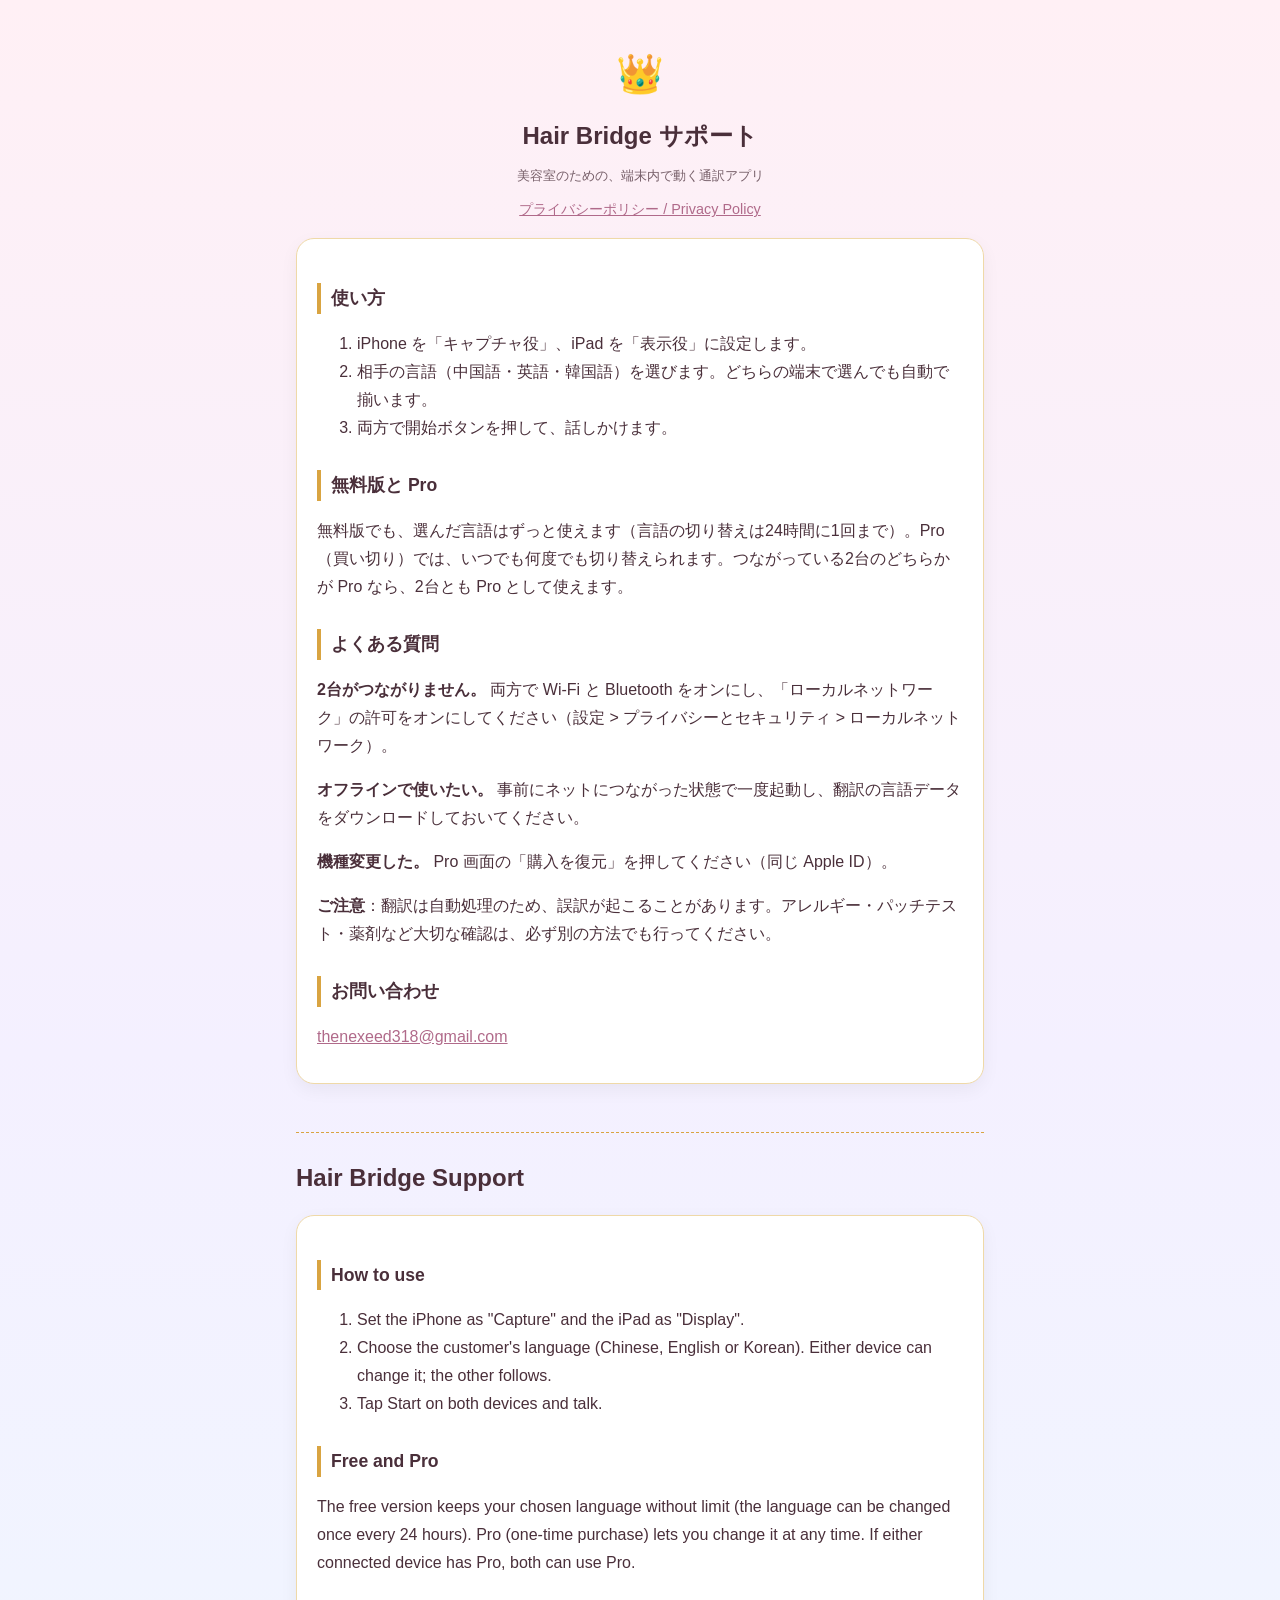
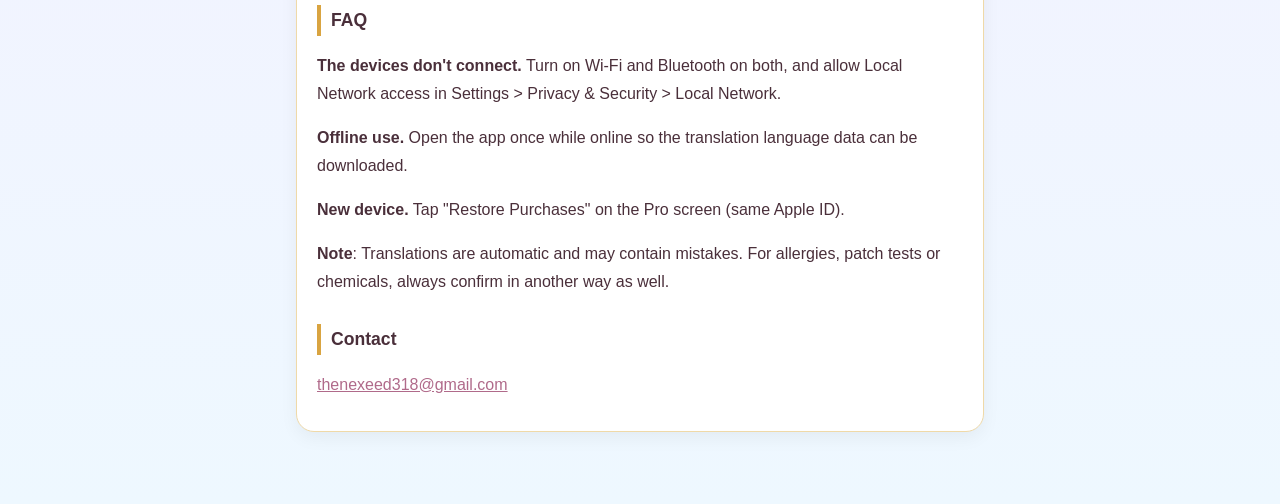
==== index.html @ 0c31f0d3 "Add Hair Bridge support and privacy pages Co-Authored-By: Claude Opus 5.5 <noreply@anthropic.com>" ====
<!doctype html>
<html lang="ja">
<head>
<meta charset="utf-8">
<meta name="viewport" content="width=device-width, initial-scale=1">
<title>Hair Bridge サポート / Support</title>
<link rel="stylesheet" href="style.css">
</head>
<body>
<main>
<header><div class="crown">👑</div><h1>Hair Bridge サポート</h1>
<small>美容室のための、端末内で動く通訳アプリ</small></header>
<nav><a href="privacy.html">プライバシーポリシー / Privacy Policy</a></nav>

<div class="card">
<h2>使い方</h2>
<ol>
<li>iPhone を「キャプチャ役」、iPad を「表示役」に設定します。</li>
<li>相手の言語（中国語・英語・韓国語）を選びます。どちらの端末で選んでも自動で揃います。</li>
<li>両方で開始ボタンを押して、話しかけます。</li>
</ol>
<h2>無料版と Pro</h2>
<p>無料版でも、選んだ言語はずっと使えます（言語の切り替えは24時間に1回まで）。Pro（買い切り）では、いつでも何度でも切り替えられます。つながっている2台のどちらかが Pro なら、2台とも Pro として使えます。</p>
<h2>よくある質問</h2>
<p><b>2台がつながりません。</b> 両方で Wi-Fi と Bluetooth をオンにし、「ローカルネットワーク」の許可をオンにしてください（設定 &gt; プライバシーとセキュリティ &gt; ローカルネットワーク）。</p>
<p><b>オフラインで使いたい。</b> 事前にネットにつながった状態で一度起動し、翻訳の言語データをダウンロードしておいてください。</p>
<p><b>機種変更した。</b> Pro 画面の「購入を復元」を押してください（同じ Apple ID）。</p>
<p><b>ご注意</b>：翻訳は自動処理のため、誤訳が起こることがあります。アレルギー・パッチテスト・薬剤など大切な確認は、必ず別の方法でも行ってください。</p>
<h2>お問い合わせ</h2>
<p><a href="mailto:thenexeed318@gmail.com">thenexeed318@gmail.com</a></p>
</div>

<section class="lang" lang="en">
<h1>Hair Bridge Support</h1>
<div class="card">
<h2>How to use</h2>
<ol>
<li>Set the iPhone as "Capture" and the iPad as "Display".</li>
<li>Choose the customer's language (Chinese, English or Korean). Either device can change it; the other follows.</li>
<li>Tap Start on both devices and talk.</li>
</ol>
<h2>Free and Pro</h2>
<p>The free version keeps your chosen language without limit (the language can be changed once every 24 hours). Pro (one-time purchase) lets you change it at any time. If either connected device has Pro, both can use Pro.</p>
<h2>FAQ</h2>
<p><b>The devices don't connect.</b> Turn on Wi-Fi and Bluetooth on both, and allow Local Network access in Settings &gt; Privacy &amp; Security &gt; Local Network.</p>
<p><b>Offline use.</b> Open the app once while online so the translation language data can be downloaded.</p>
<p><b>New device.</b> Tap "Restore Purchases" on the Pro screen (same Apple ID).</p>
<p><b>Note</b>: Translations are automatic and may contain mistakes. For allergies, patch tests or chemicals, always confirm in another way as well.</p>
<h2>Contact</h2>
<p><a href="mailto:thenexeed318@gmail.com">thenexeed318@gmail.com</a></p>
</div>
</section>
</main>
</body>
</html>
---- style.css ----
:root { --bg: #fff5f8; --ink: #4a2f3a; --accent: #d9a441; --rose: #e48aa8; --card: #ffffff; }
* { box-sizing: border-box; }
body { margin: 0; background: linear-gradient(180deg, #fff0f5 0%, #f4f0ff 50%, #eef8ff 100%); color: var(--ink); font-family: -apple-system, "Hiragino Sans", "Apple SD Gothic Neo", sans-serif; line-height: 1.75; }
main { max-width: 720px; margin: 0 auto; padding: 24px 16px 56px; }
header { text-align: center; padding: 16px 0 8px; }
header .crown { font-size: 2.4rem; }
h1 { font-size: 1.5rem; margin: 8px 0 4px; }
h2 { font-size: 1.1rem; margin-top: 28px; border-left: 4px solid var(--accent); padding-left: 10px; }
.card { background: var(--card); border: 1px solid #efd9a8; border-radius: 18px; padding: 16px 20px; margin: 16px 0; box-shadow: 0 6px 18px rgba(0,0,0,.05); }
a { color: #b06a8a; }
.lang { margin-top: 48px; padding-top: 16px; border-top: 1px dashed var(--accent); }
nav { text-align: center; font-size: .9rem; }
small { opacity: .75; }
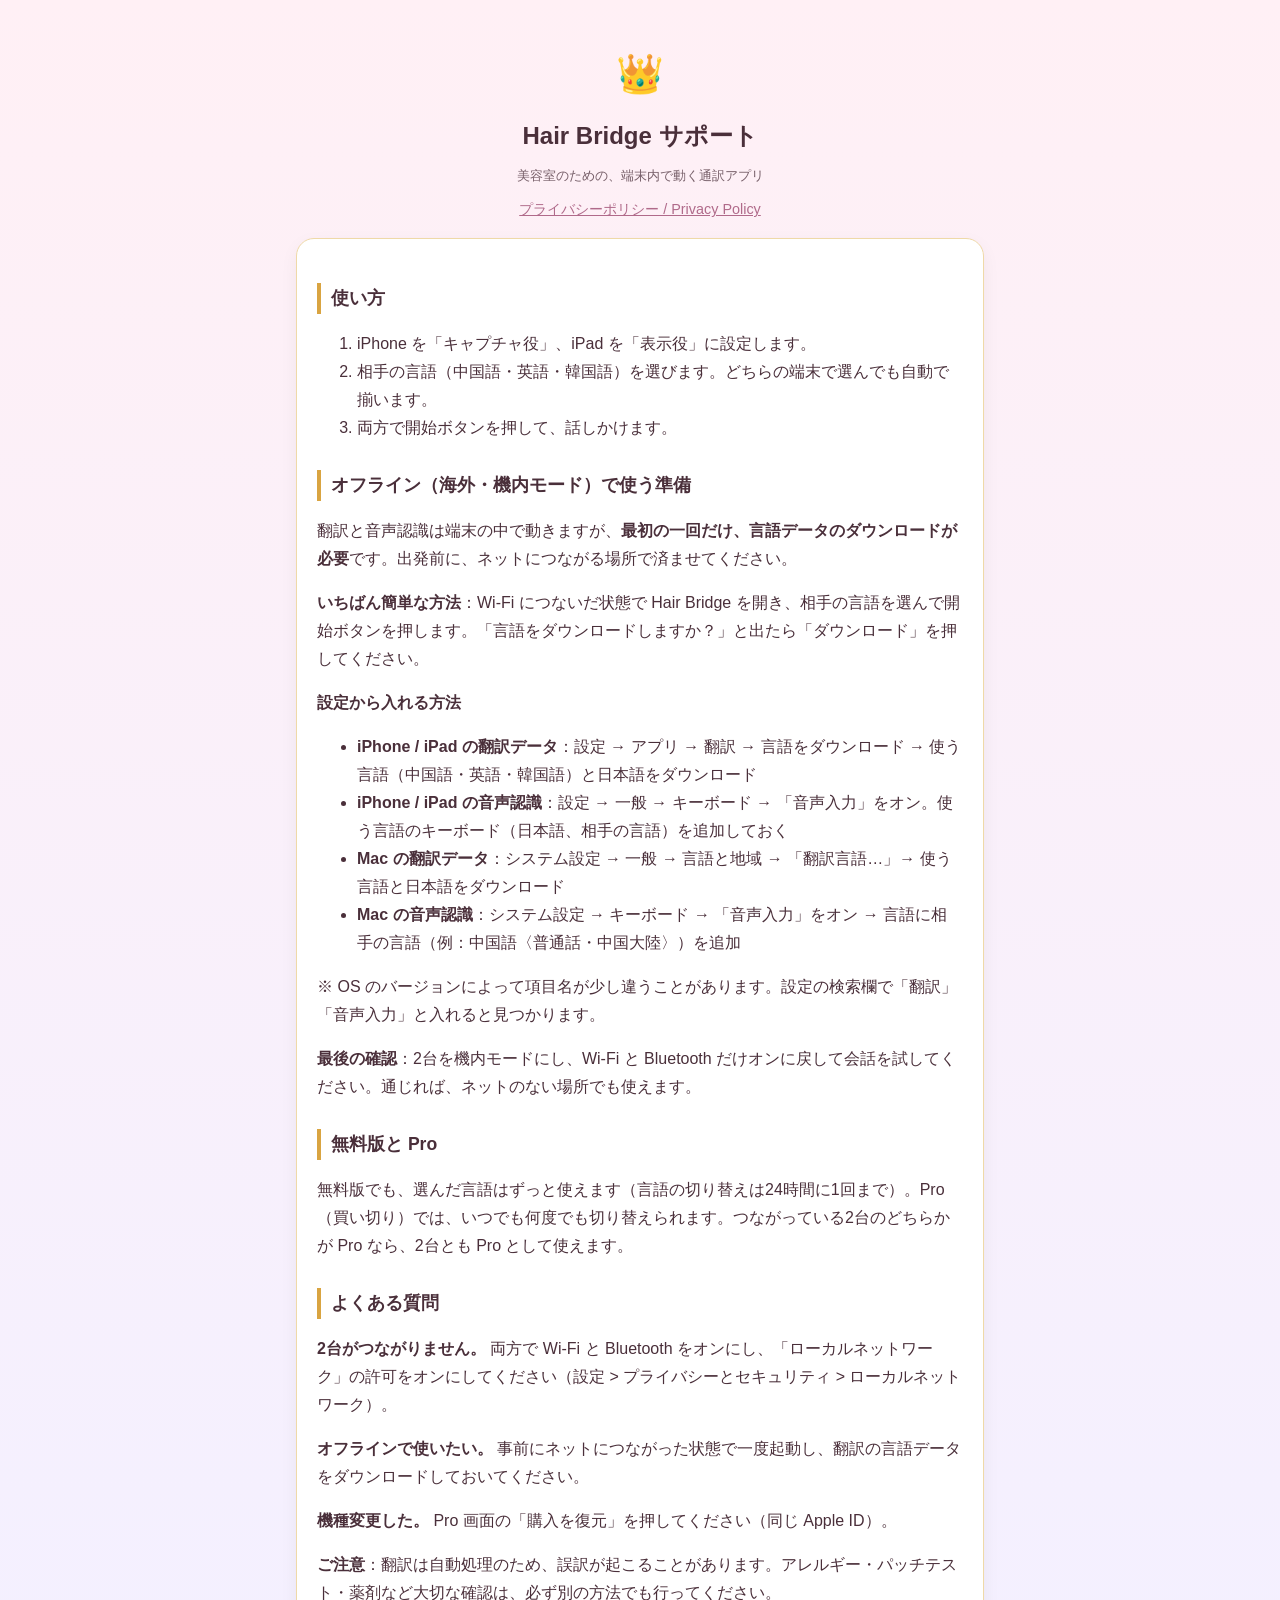
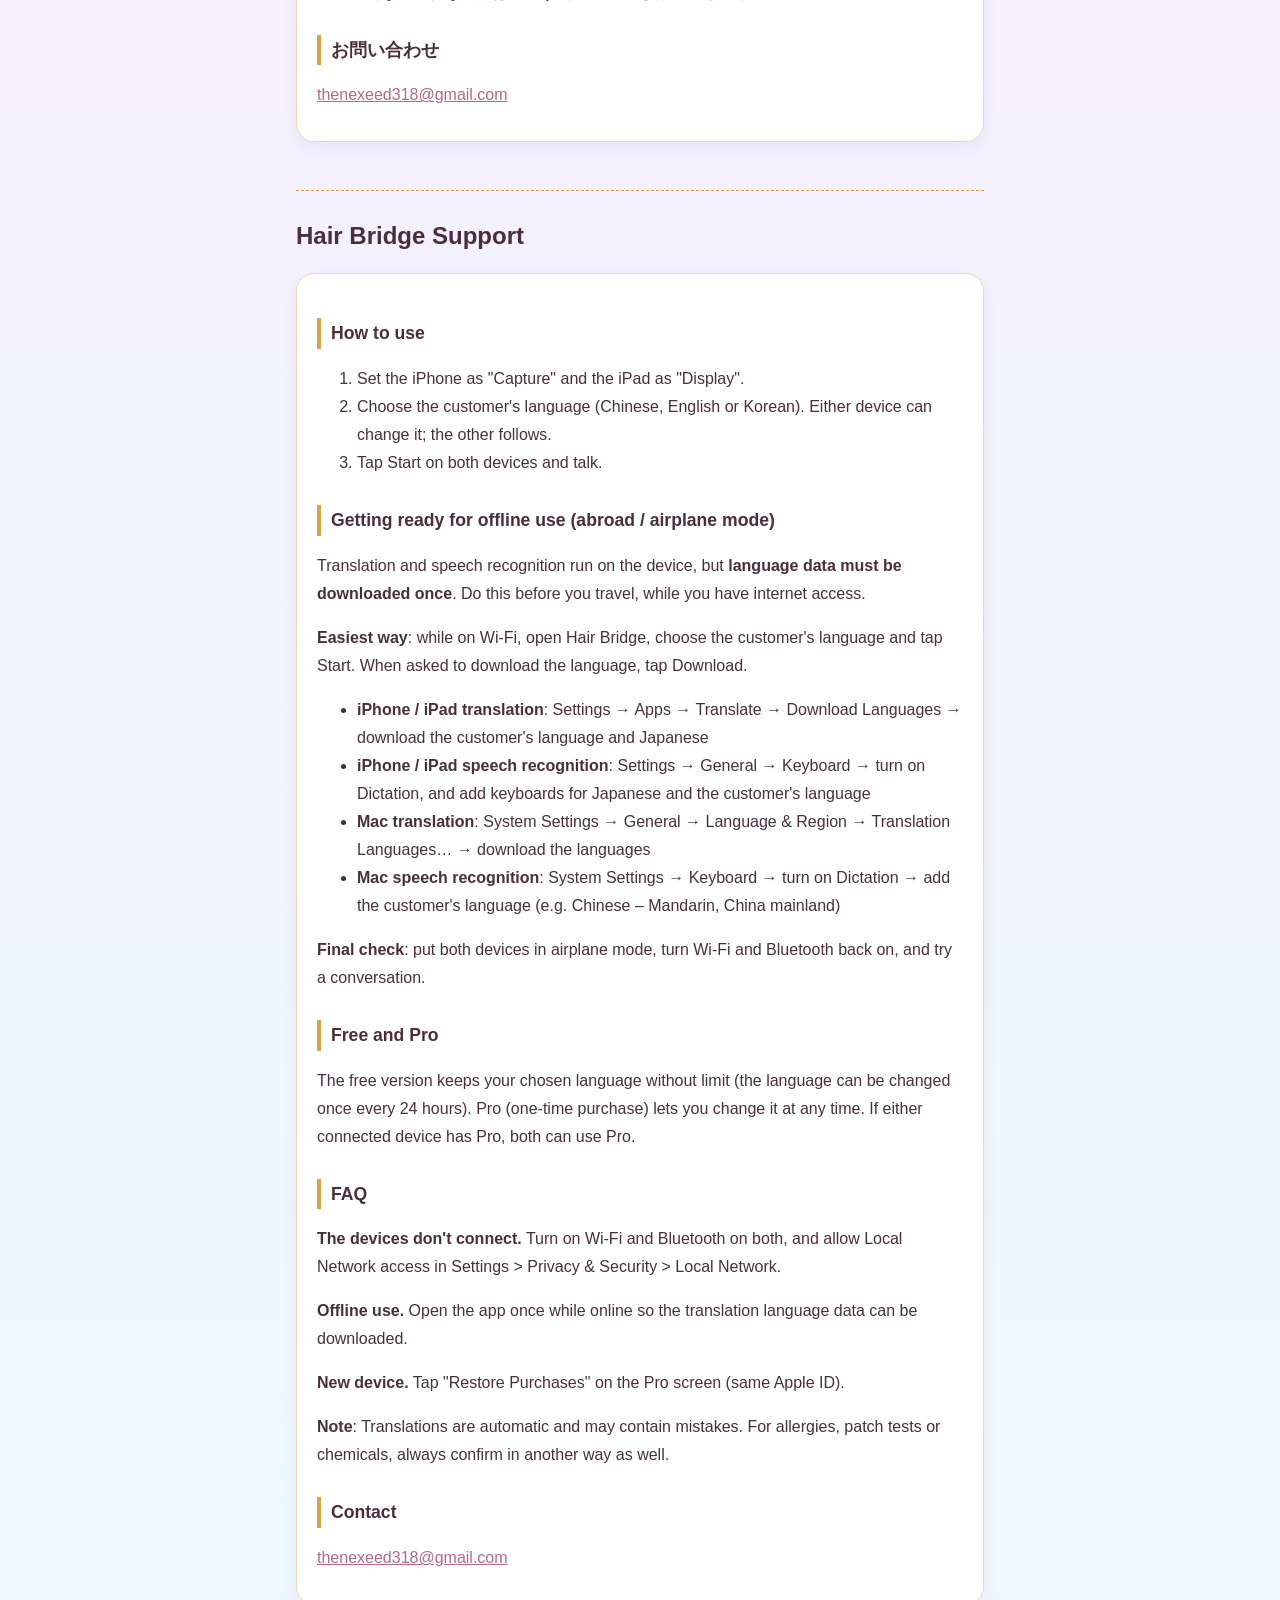
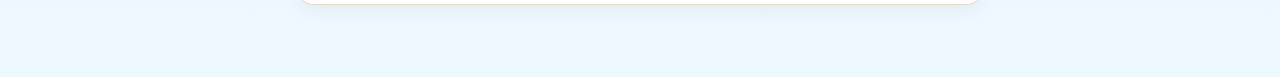
==== commit ac694b95: "Add offline setup guide to support page Co-Authored-By: Claude Opus 5.5 <noreply@anthropic.com>" ====
--- a/index.html
+++ b/index.html
@@ -19,6 +19,19 @@
 <li>相手の言語（中国語・英語・韓国語）を選びます。どちらの端末で選んでも自動で揃います。</li>
 <li>両方で開始ボタンを押して、話しかけます。</li>
 </ol>
+<h2>オフライン（海外・機内モード）で使う準備</h2>
+<p>翻訳と音声認識は端末の中で動きますが、<b>最初の一回だけ、言語データのダウンロードが必要</b>です。出発前に、ネットにつながる場所で済ませてください。</p>
+<p><b>いちばん簡単な方法</b>：Wi-Fi につないだ状態で Hair Bridge を開き、相手の言語を選んで開始ボタンを押します。「言語をダウンロードしますか？」と出たら「ダウンロード」を押してください。</p>
+<p><b>設定から入れる方法</b></p>
+<ul>
+<li><b>iPhone / iPad の翻訳データ</b>：設定 → アプリ → 翻訳 → 言語をダウンロード → 使う言語（中国語・英語・韓国語）と日本語をダウンロード</li>
+<li><b>iPhone / iPad の音声認識</b>：設定 → 一般 → キーボード → 「音声入力」をオン。使う言語のキーボード（日本語、相手の言語）を追加しておく</li>
+<li><b>Mac の翻訳データ</b>：システム設定 → 一般 → 言語と地域 → 「翻訳言語…」→ 使う言語と日本語をダウンロード</li>
+<li><b>Mac の音声認識</b>：システム設定 → キーボード → 「音声入力」をオン → 言語に相手の言語（例：中国語〈普通話・中国大陸〉）を追加</li>
+</ul>
+<p>※ OS のバージョンによって項目名が少し違うことがあります。設定の検索欄で「翻訳」「音声入力」と入れると見つかります。</p>
+<p><b>最後の確認</b>：2台を機内モードにし、Wi-Fi と Bluetooth だけオンに戻して会話を試してください。通じれば、ネットのない場所でも使えます。</p>
+
 <h2>無料版と Pro</h2>
 <p>無料版でも、選んだ言語はずっと使えます（言語の切り替えは24時間に1回まで）。Pro（買い切り）では、いつでも何度でも切り替えられます。つながっている2台のどちらかが Pro なら、2台とも Pro として使えます。</p>
 <h2>よくある質問</h2>
@@ -39,6 +52,17 @@
 <li>Choose the customer's language (Chinese, English or Korean). Either device can change it; the other follows.</li>
 <li>Tap Start on both devices and talk.</li>
 </ol>
+<h2>Getting ready for offline use (abroad / airplane mode)</h2>
+<p>Translation and speech recognition run on the device, but <b>language data must be downloaded once</b>. Do this before you travel, while you have internet access.</p>
+<p><b>Easiest way</b>: while on Wi-Fi, open Hair Bridge, choose the customer's language and tap Start. When asked to download the language, tap Download.</p>
+<ul>
+<li><b>iPhone / iPad translation</b>: Settings → Apps → Translate → Download Languages → download the customer's language and Japanese</li>
+<li><b>iPhone / iPad speech recognition</b>: Settings → General → Keyboard → turn on Dictation, and add keyboards for Japanese and the customer's language</li>
+<li><b>Mac translation</b>: System Settings → General → Language &amp; Region → Translation Languages… → download the languages</li>
+<li><b>Mac speech recognition</b>: System Settings → Keyboard → turn on Dictation → add the customer's language (e.g. Chinese – Mandarin, China mainland)</li>
+</ul>
+<p><b>Final check</b>: put both devices in airplane mode, turn Wi-Fi and Bluetooth back on, and try a conversation.</p>
+
 <h2>Free and Pro</h2>
 <p>The free version keeps your chosen language without limit (the language can be changed once every 24 hours). Pro (one-time purchase) lets you change it at any time. If either connected device has Pro, both can use Pro.</p>
 <h2>FAQ</h2>
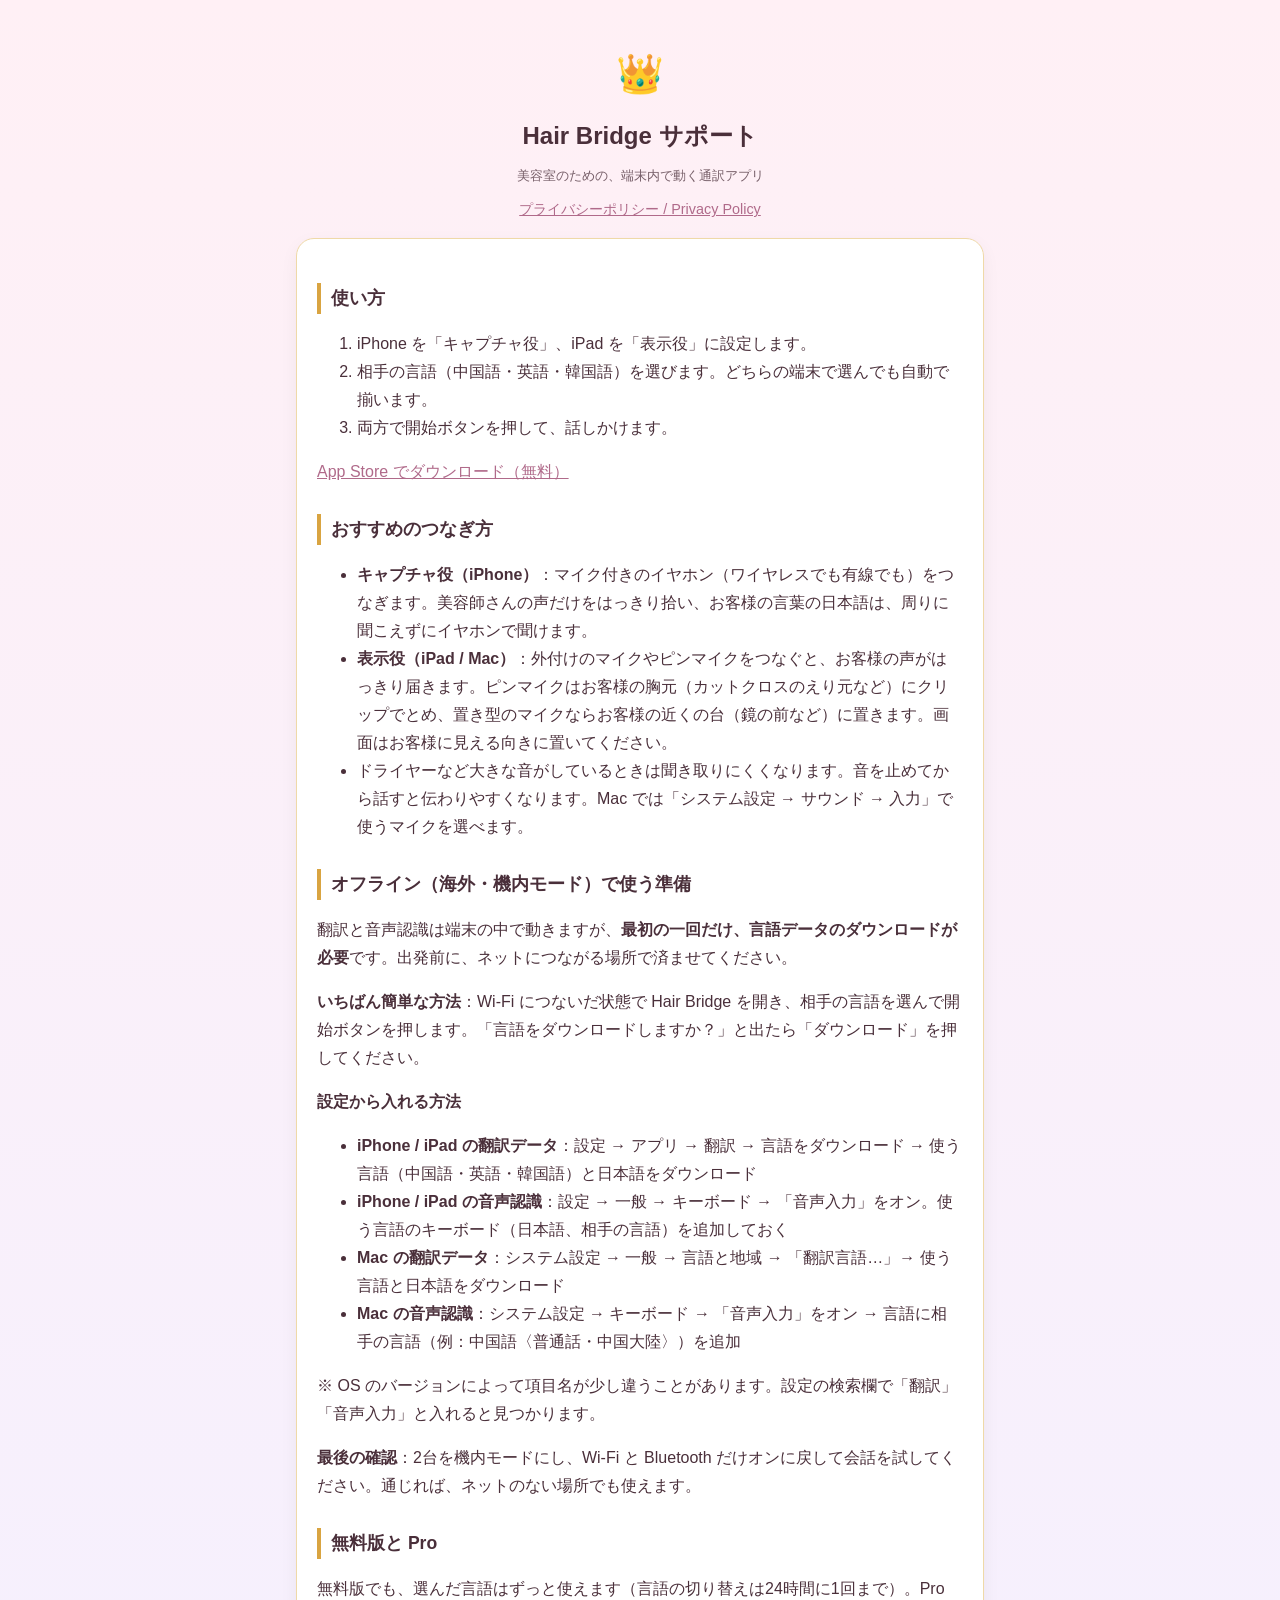
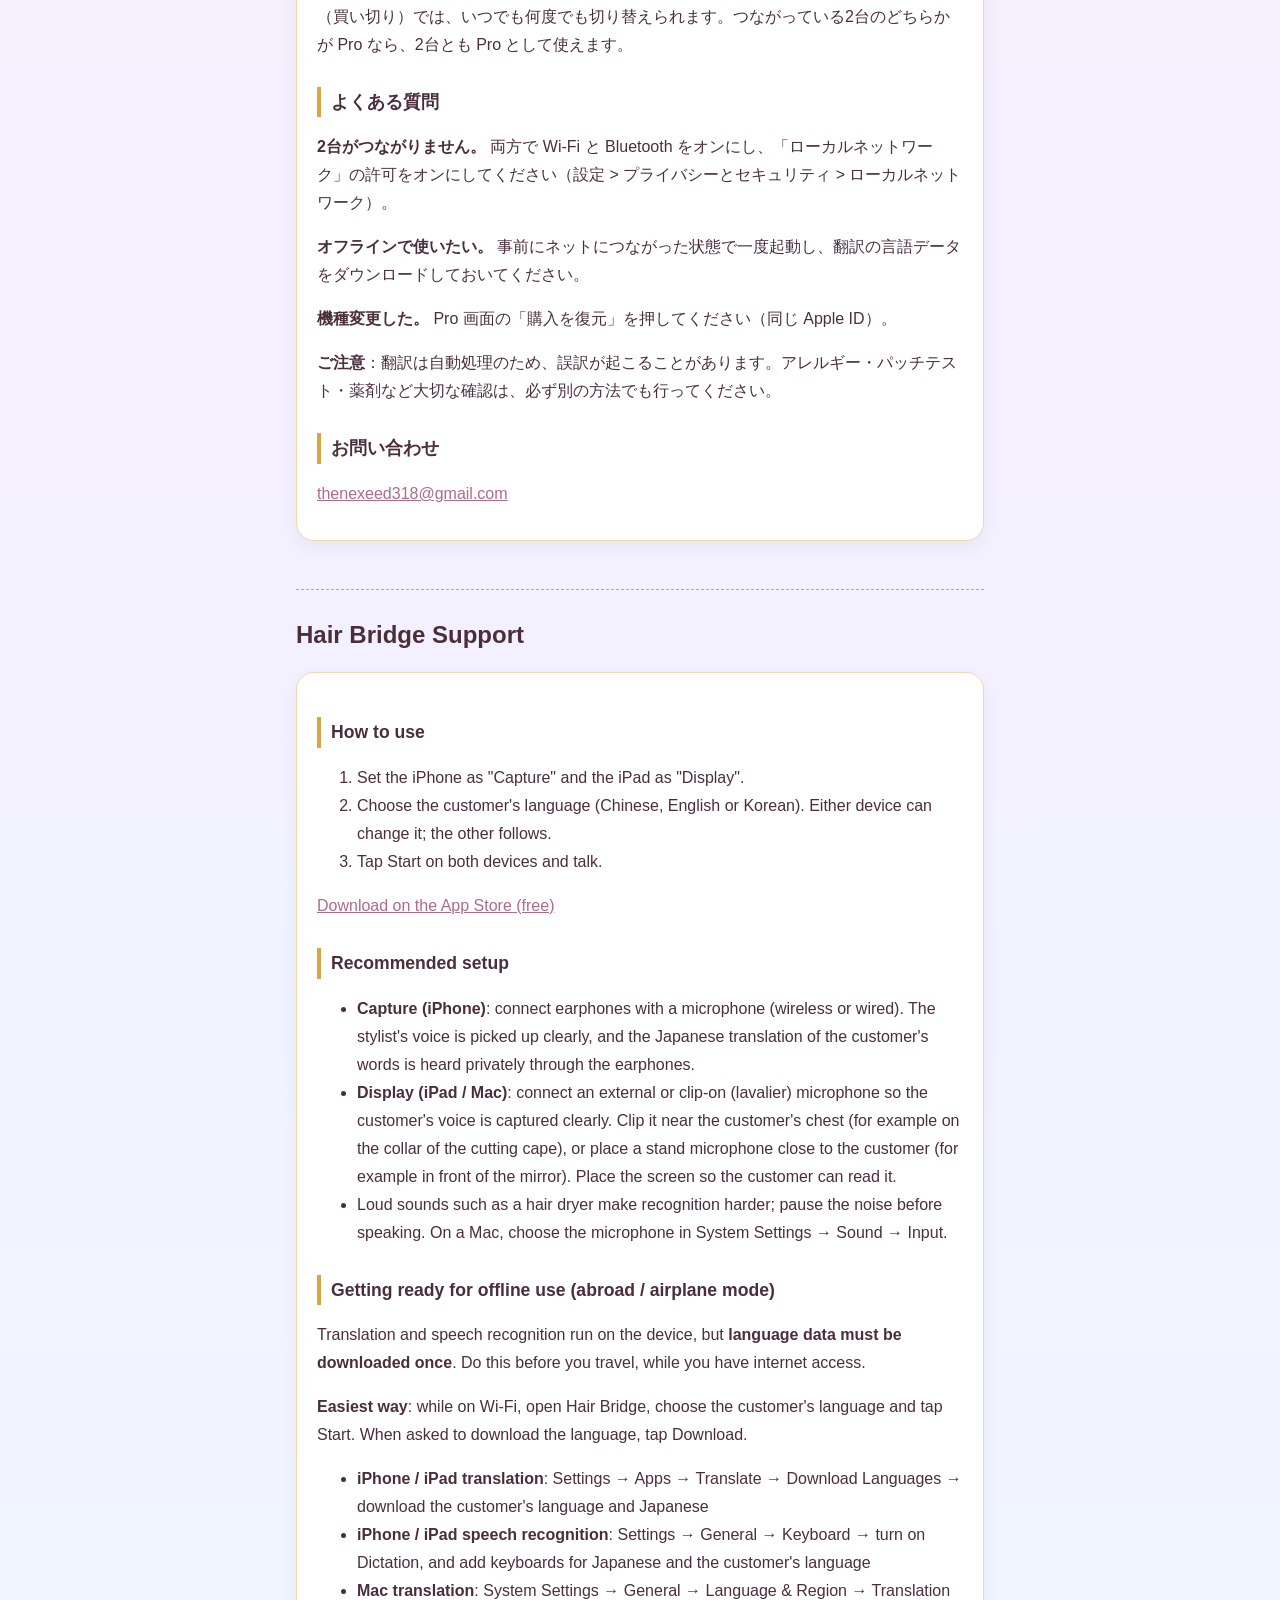
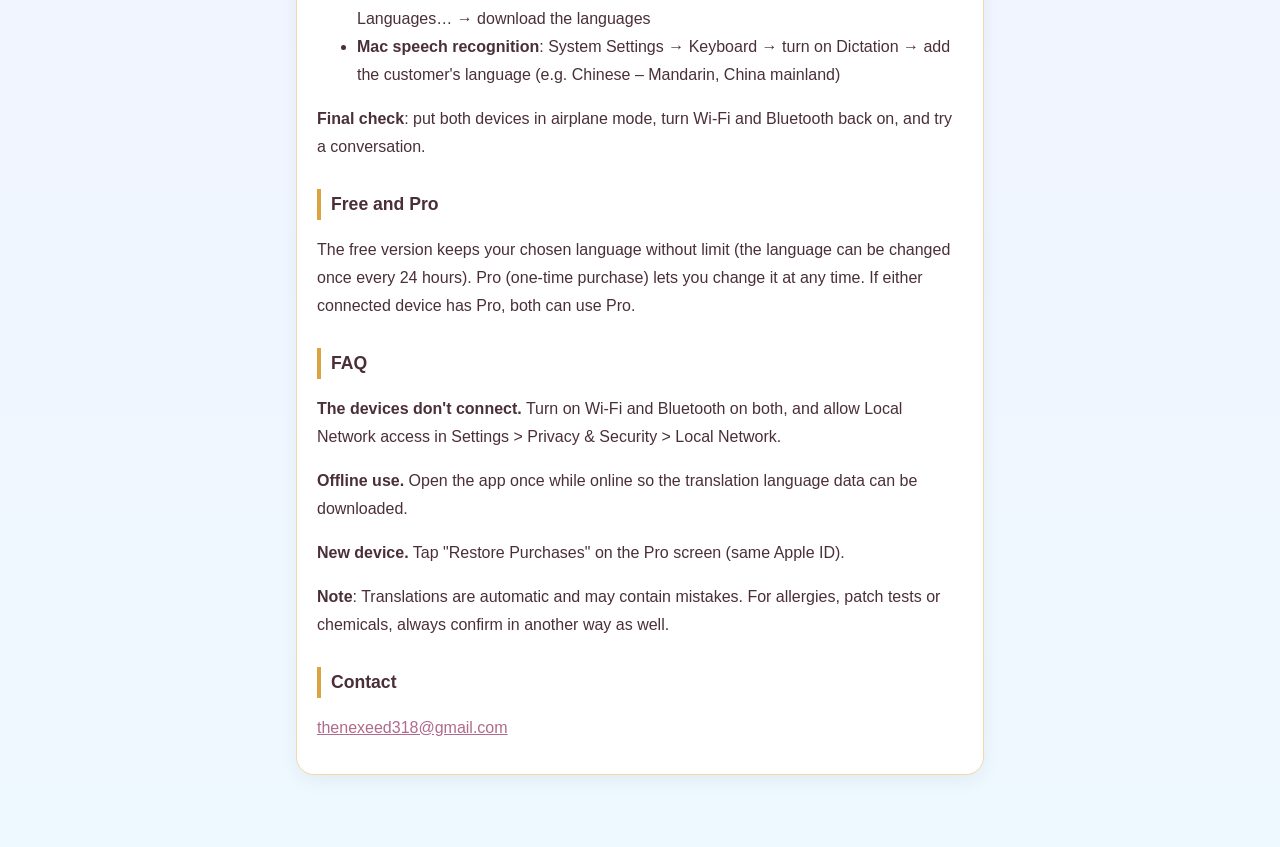
==== commit a7895607: "Add recommended mic setup and App Store link Co-Authored-By: Claude Opus 5.5 <noreply@anthropic.com>" ====
--- a/index.html
+++ b/index.html
@@ -19,6 +19,13 @@
 <li>相手の言語（中国語・英語・韓国語）を選びます。どちらの端末で選んでも自動で揃います。</li>
 <li>両方で開始ボタンを押して、話しかけます。</li>
 </ol>
+<p><a href="https://apps.apple.com/app/hair-bridge/id6821890479">App Store でダウンロード（無料）</a></p>
+<h2>おすすめのつなぎ方</h2>
+<ul>
+<li><b>キャプチャ役（iPhone）</b>：マイク付きのイヤホン（ワイヤレスでも有線でも）をつなぎます。美容師さんの声だけをはっきり拾い、お客様の言葉の日本語は、周りに聞こえずにイヤホンで聞けます。</li>
+<li><b>表示役（iPad / Mac）</b>：外付けのマイクやピンマイクをつなぐと、お客様の声がはっきり届きます。ピンマイクはお客様の胸元（カットクロスのえり元など）にクリップでとめ、置き型のマイクならお客様の近くの台（鏡の前など）に置きます。画面はお客様に見える向きに置いてください。</li>
+<li>ドライヤーなど大きな音がしているときは聞き取りにくくなります。音を止めてから話すと伝わりやすくなります。Mac では「システム設定 → サウンド → 入力」で使うマイクを選べます。</li>
+</ul>
 <h2>オフライン（海外・機内モード）で使う準備</h2>
 <p>翻訳と音声認識は端末の中で動きますが、<b>最初の一回だけ、言語データのダウンロードが必要</b>です。出発前に、ネットにつながる場所で済ませてください。</p>
 <p><b>いちばん簡単な方法</b>：Wi-Fi につないだ状態で Hair Bridge を開き、相手の言語を選んで開始ボタンを押します。「言語をダウンロードしますか？」と出たら「ダウンロード」を押してください。</p>
@@ -52,6 +59,13 @@
 <li>Choose the customer's language (Chinese, English or Korean). Either device can change it; the other follows.</li>
 <li>Tap Start on both devices and talk.</li>
 </ol>
+<p><a href="https://apps.apple.com/app/hair-bridge/id6821890479">Download on the App Store (free)</a></p>
+<h2>Recommended setup</h2>
+<ul>
+<li><b>Capture (iPhone)</b>: connect earphones with a microphone (wireless or wired). The stylist's voice is picked up clearly, and the Japanese translation of the customer's words is heard privately through the earphones.</li>
+<li><b>Display (iPad / Mac)</b>: connect an external or clip-on (lavalier) microphone so the customer's voice is captured clearly. Clip it near the customer's chest (for example on the collar of the cutting cape), or place a stand microphone close to the customer (for example in front of the mirror). Place the screen so the customer can read it.</li>
+<li>Loud sounds such as a hair dryer make recognition harder; pause the noise before speaking. On a Mac, choose the microphone in System Settings → Sound → Input.</li>
+</ul>
 <h2>Getting ready for offline use (abroad / airplane mode)</h2>
 <p>Translation and speech recognition run on the device, but <b>language data must be downloaded once</b>. Do this before you travel, while you have internet access.</p>
 <p><b>Easiest way</b>: while on Wi-Fi, open Hair Bridge, choose the customer's language and tap Start. When asked to download the language, tap Download.</p>
